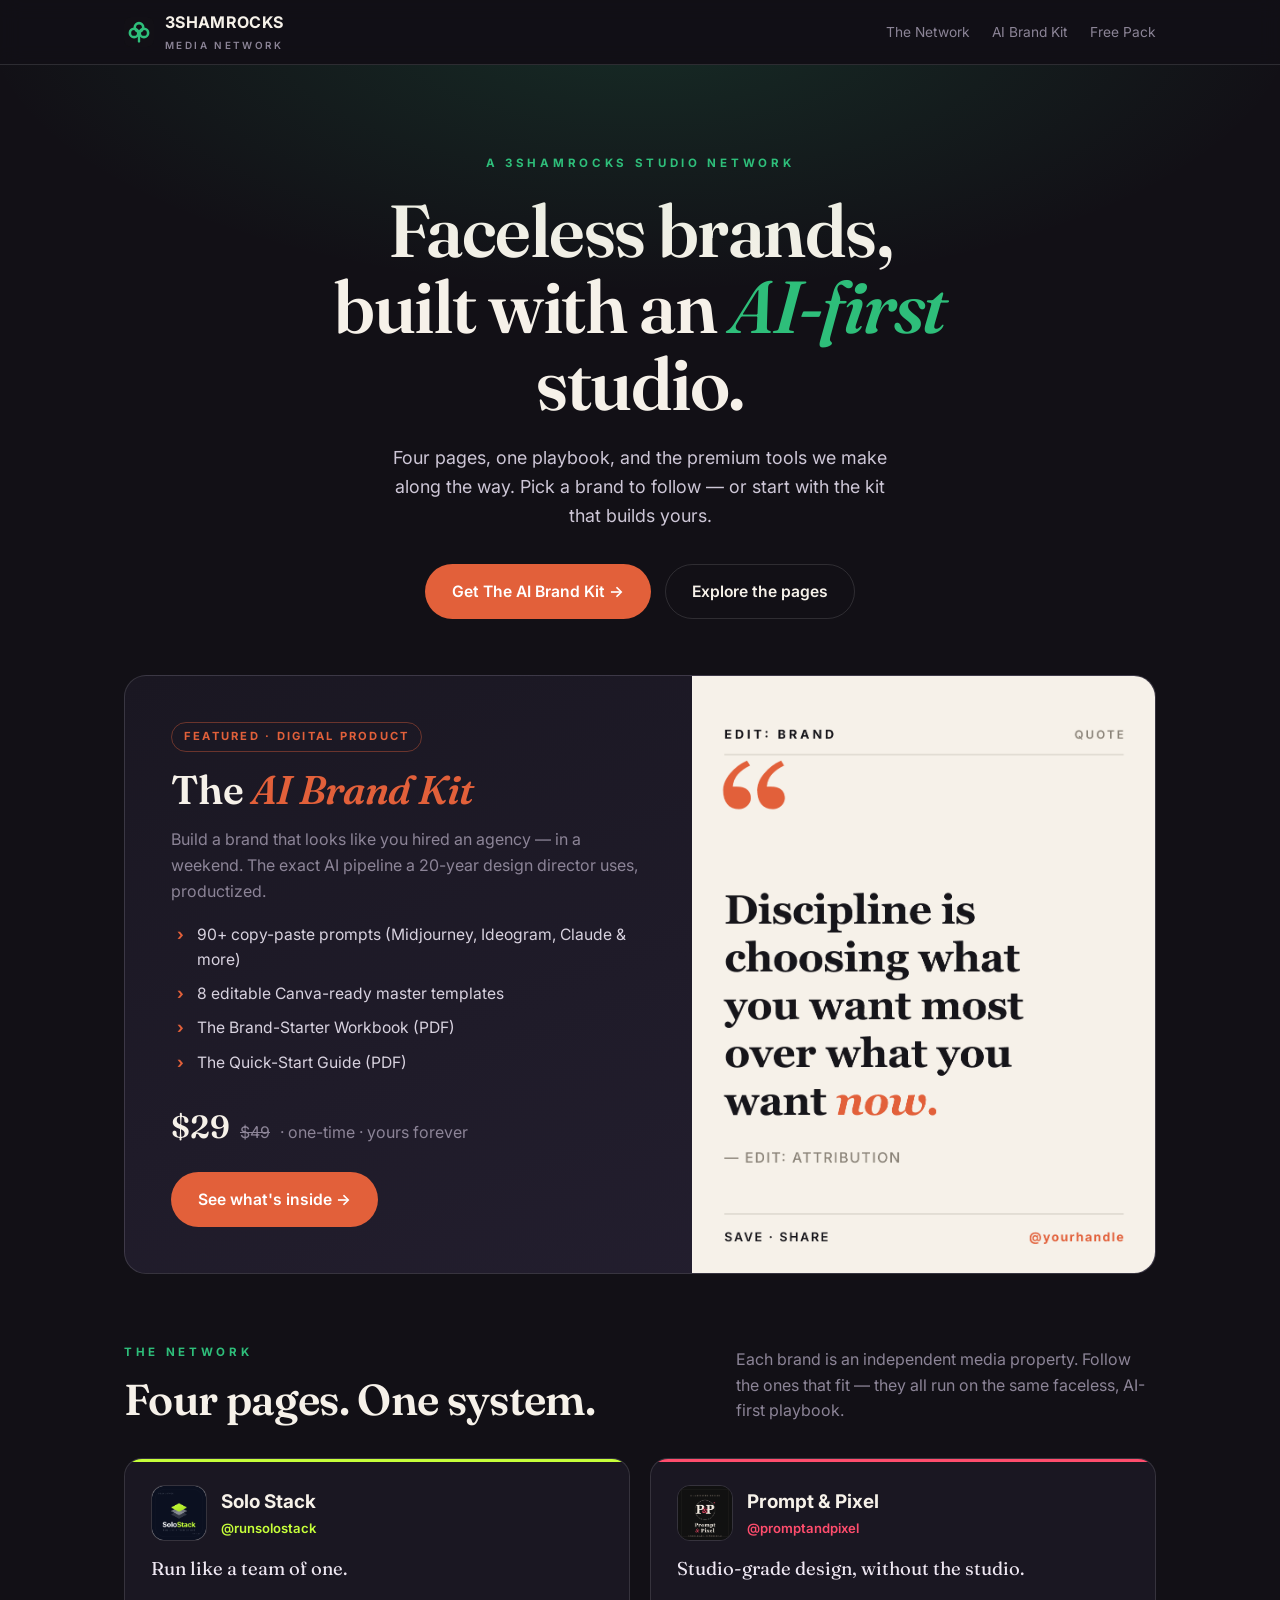
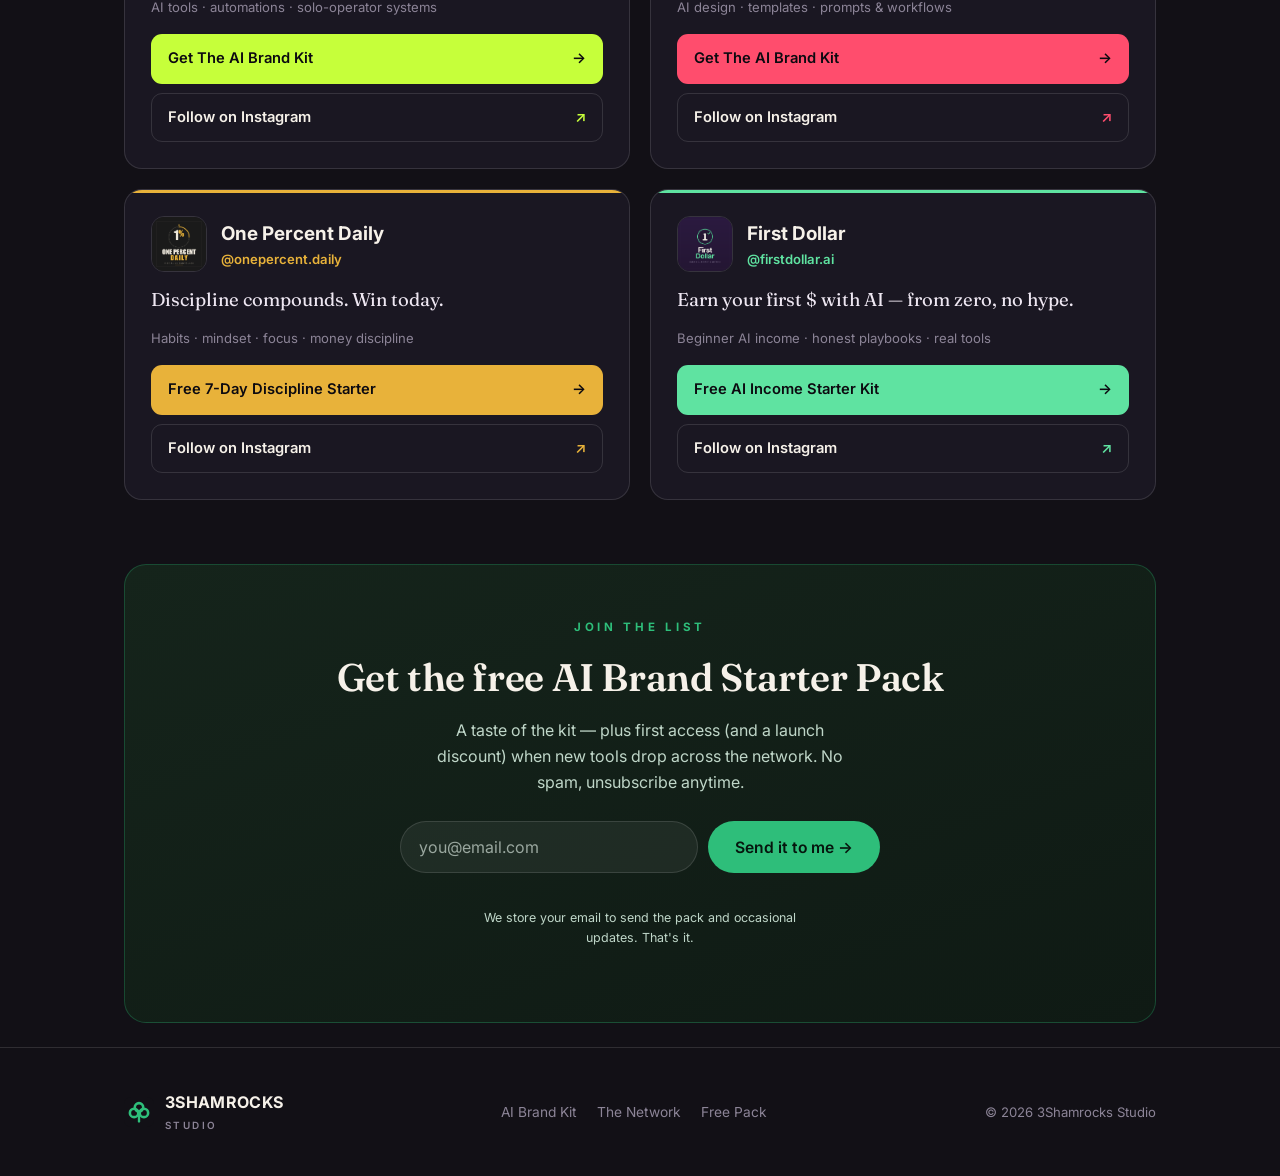
==== index.html @ 4dc449f8 "Launch 3Shamrocks Media Network hub + AI Brand Kit landing page Self-hosted link-in-bio hub (4 brand" ====
<!DOCTYPE html>
<html lang="en">
<head>
<meta charset="UTF-8">
<meta name="viewport" content="width=device-width, initial-scale=1">
<title>3Shamrocks Media Network — faceless brands, built with an AI-first studio</title>
<meta name="description" content="The 3Shamrocks Media Network: a portfolio of faceless brands and the digital tools we build — including The AI Brand Kit. Follow the pages, grab the kit, join the list.">
<meta name="theme-color" content="#121016">
<link rel="icon" href="assets/favicon.svg" type="image/svg+xml">
<!-- Open Graph -->
<meta property="og:title" content="3Shamrocks Media Network">
<meta property="og:description" content="Faceless brands + the AI-powered tools we build. Start with The AI Brand Kit.">
<meta property="og:type" content="website">
<!-- Fonts (graceful fallback to Georgia/Helvetica if blocked) -->
<link rel="preconnect" href="https://fonts.googleapis.com">
<link rel="preconnect" href="https://fonts.gstatic.com" crossorigin>
<link href="https://fonts.googleapis.com/css2?family=Fraunces:ital,opsz,wght@0,9..144,400;0,9..144,600;1,9..144,500;1,9..144,600&family=Inter:wght@400;500;600;700&display=swap" rel="stylesheet">
<link rel="stylesheet" href="assets/styles.css">
</head>
<body>

<!-- ===== top bar ===== -->
<header class="topbar">
  <div class="wrap">
    <a class="brandmark" href="#top" aria-label="3Shamrocks Media Network">
      <img class="logo" src="assets/favicon.svg" alt="">
      <span>3SHAMROCKS<small>Media Network</small></span>
    </a>
    <nav class="topnav">
      <a href="#network">The Network</a>
      <a href="kit.html">AI Brand Kit</a>
      <a href="#get-access">Free Pack</a>
    </nav>
  </div>
</header>

<a id="top"></a>

<!-- ===== hero ===== -->
<section class="hero">
  <div class="wrap">
    <span class="eyebrow">A 3Shamrocks Studio network</span>
    <h1>Faceless brands, built with an <em>AI-first</em> studio.</h1>
    <p class="lede">Four pages, one playbook, and the premium tools we make along the way. Pick a brand to follow — or start with the kit that builds yours.</p>
    <div class="cta-row">
      <a class="btn btn-primary" href="kit.html">Get The AI Brand Kit →</a>
      <a class="btn btn-ghost" href="#network">Explore the pages</a>
    </div>
  </div>
</section>

<!-- ===== featured product ===== -->
<section class="wrap" id="featured">
  <div class="feature">
    <div class="copy">
      <span class="tag">Featured · Digital Product</span>
      <h3>The <em>AI Brand Kit</em></h3>
      <p class="muted">Build a brand that looks like you hired an agency — in a weekend. The exact AI pipeline a 20-year design director uses, productized.</p>
      <ul>
        <li>90+ copy-paste prompts (Midjourney, Ideogram, Claude &amp; more)</li>
        <li>8 editable Canva-ready master templates</li>
        <li>The Brand-Starter Workbook (PDF)</li>
        <li>The Quick-Start Guide (PDF)</li>
      </ul>
      <div class="price">
        <span class="now serif">$29</span>
        <span class="was">$49</span>
        <span class="muted">· one-time · yours forever</span>
      </div>
      <a class="btn btn-primary" href="kit.html">See what's inside →</a>
    </div>
    <div class="visual" role="img" aria-label="Preview of an AI Brand Kit template"></div>
  </div>
</section>

<!-- ===== the network ===== -->
<section id="network">
  <div class="wrap">
    <div class="section-head">
      <div>
        <span class="eyebrow">The Network</span>
        <h2>Four pages. One system.</h2>
      </div>
      <p>Each brand is an independent media property. Follow the ones that fit — they all run on the same faceless, AI-first playbook.</p>
    </div>

    <div class="brand-grid">

      <!-- Solo Stack -->
      <article class="brand-card" id="solo-stack" style="--accent:var(--solo)">
        <div class="head">
          <img src="assets/brands/solo-stack.png" alt="Solo Stack logo">
          <div>
            <div class="name">Solo Stack</div>
            <div class="handle">@runsolostack</div>
          </div>
        </div>
        <p class="promise">Run like a team of one.</p>
        <p class="pillars">AI tools · automations · solo-operator systems</p>
        <div class="links">
          <a class="lnk solid" href="kit.html">Get The AI Brand Kit <span class="arr">→</span></a>
          <a class="lnk" href="https://instagram.com/runsolostack" target="_blank" rel="noopener">Follow on Instagram <span class="arr">↗</span></a>
        </div>
      </article>

      <!-- Prompt & Pixel -->
      <article class="brand-card" id="prompt-pixel" style="--accent:var(--pp)">
        <div class="head">
          <img src="assets/brands/prompt-pixel.png" alt="Prompt and Pixel logo">
          <div>
            <div class="name">Prompt &amp; Pixel</div>
            <div class="handle">@promptandpixel</div>
          </div>
        </div>
        <p class="promise">Studio-grade design, without the studio.</p>
        <p class="pillars">AI design · templates · prompts &amp; workflows</p>
        <div class="links">
          <a class="lnk solid" href="kit.html">Get The AI Brand Kit <span class="arr">→</span></a>
          <a class="lnk" href="https://instagram.com/promptandpixel" target="_blank" rel="noopener">Follow on Instagram <span class="arr">↗</span></a>
        </div>
      </article>

      <!-- One Percent Daily -->
      <article class="brand-card" id="one-percent-daily" style="--accent:var(--opd)">
        <div class="head">
          <img src="assets/brands/one-percent.png" alt="One Percent Daily logo">
          <div>
            <div class="name">One Percent Daily</div>
            <div class="handle">@onepercent.daily</div>
          </div>
        </div>
        <p class="promise">Discipline compounds. Win today.</p>
        <p class="pillars">Habits · mindset · focus · money discipline</p>
        <div class="links">
          <a class="lnk solid" href="#get-access">Free 7-Day Discipline Starter <span class="arr">→</span></a>
          <a class="lnk" href="https://instagram.com/onepercent.daily" target="_blank" rel="noopener">Follow on Instagram <span class="arr">↗</span></a>
        </div>
      </article>

      <!-- First Dollar -->
      <article class="brand-card" id="first-dollar" style="--accent:var(--fd)">
        <div class="head">
          <img src="assets/brands/first-dollar.png" alt="First Dollar logo">
          <div>
            <div class="name">First Dollar</div>
            <div class="handle">@firstdollar.ai</div>
          </div>
        </div>
        <p class="promise">Earn your first $ with AI — from zero, no hype.</p>
        <p class="pillars">Beginner AI income · honest playbooks · real tools</p>
        <div class="links">
          <a class="lnk solid" href="#get-access">Free AI Income Starter Kit <span class="arr">→</span></a>
          <a class="lnk" href="https://instagram.com/firstdollar.ai" target="_blank" rel="noopener">Follow on Instagram <span class="arr">↗</span></a>
        </div>
      </article>

    </div>
  </div>
</section>

<!-- ===== email capture ===== -->
<section class="wrap" id="get-access">
  <div class="capture">
    <span class="eyebrow">Join the list</span>
    <h2>Get the free AI Brand Starter Pack</h2>
    <p>A taste of the kit — plus first access (and a launch discount) when new tools drop across the network. No spam, unsubscribe anytime.</p>
    <form class="eform" data-source="hub" novalidate>
      <input type="email" name="email" placeholder="you@email.com" aria-label="Email address" required>
      <button class="btn btn-emerald" type="submit">Send it to me →</button>
    </form>
    <div class="form-msg" role="status" aria-live="polite"></div>
    <p class="form-note">We store your email to send the pack and occasional updates. That's it.</p>
  </div>
</section>

<!-- ===== footer ===== -->
<footer>
  <div class="wrap">
    <div class="brandmark">
      <img class="logo" src="assets/favicon.svg" alt="">
      <span>3SHAMROCKS<small>Studio</small></span>
    </div>
    <nav class="fnav">
      <a href="kit.html">AI Brand Kit</a>
      <a href="#network">The Network</a>
      <a href="#get-access">Free Pack</a>
    </nav>
    <small>© <span data-year>2026</span> 3Shamrocks Studio</small>
  </div>
</footer>

<script src="assets/app.js"></script>
</body>
</html>
---- assets/styles.css ----
/* ============================================================
   3Shamrocks Media Network — shared styles
   © 2026 3Shamrocks Studio
   ============================================================ */
:root{
  --ink:#121016;
  --ink-2:#1a1722;
  --ink-3:#241f30;
  --paper:#F6F1E9;
  --paper-2:#efe6d6;
  --mute:#8c8497;
  --mute-ink:#8A8378;
  --line:rgba(255,255,255,.12);
  --line-ink:#e0d7c8;
  --brand:#2EBE7A;     /* 3Shamrocks emerald */
  --clay:#E2603A;      /* AI Brand Kit accent */
  /* per-brand accents */
  --solo:#C6FF3A;
  --pp:#FF4D6D;
  --opd:#E8B23A;
  --fd:#5FE3A1;
  --maxw:1080px;
  --serif:'Fraunces',Georgia,'Times New Roman',serif;
  --sans:'Inter','Helvetica Neue',Helvetica,Arial,sans-serif;
}
*{box-sizing:border-box}
html{scroll-behavior:smooth}
body{
  margin:0;background:var(--ink);color:var(--paper);
  font-family:var(--sans);line-height:1.6;-webkit-font-smoothing:antialiased;
  text-rendering:optimizeLegibility;
}
img{max-width:100%;display:block}
a{color:inherit;text-decoration:none}
.wrap{max-width:var(--maxw);margin:0 auto;padding:0 24px}
.serif{font-family:var(--serif)}
.eyebrow{font-size:.72rem;letter-spacing:.32em;text-transform:uppercase;font-weight:700;color:var(--brand)}
.muted{color:var(--mute)}

/* ---------- buttons ---------- */
.btn{
  display:inline-flex;align-items:center;gap:.5em;justify-content:center;
  padding:14px 26px;border-radius:999px;font-weight:600;font-size:.98rem;
  border:1px solid transparent;cursor:pointer;transition:transform .15s ease,background .2s ease,opacity .2s ease;
  font-family:var(--sans);
}
.btn:hover{transform:translateY(-2px)}
.btn-primary{background:var(--clay);color:#fff}
.btn-emerald{background:var(--brand);color:#06160e}
.btn-ghost{background:transparent;border-color:var(--line);color:var(--paper)}
.btn-ghost:hover{border-color:var(--paper);background:rgba(255,255,255,.04)}
.btn-block{display:flex;width:100%}

/* ---------- top bar ---------- */
.topbar{position:sticky;top:0;z-index:50;background:rgba(18,16,22,.82);backdrop-filter:blur(10px);border-bottom:1px solid var(--line)}
.topbar .wrap{display:flex;align-items:center;justify-content:space-between;height:64px}
.brandmark{display:flex;align-items:center;gap:11px;font-weight:700;letter-spacing:.02em}
.brandmark .logo{width:30px;height:30px}
.brandmark small{display:block;font-size:.62rem;letter-spacing:.24em;color:var(--mute);font-weight:600;text-transform:uppercase;margin-top:2px}
.topnav{display:flex;gap:22px;font-size:.86rem}
.topnav a{color:var(--mute);transition:color .2s}
.topnav a:hover{color:var(--paper)}

/* ---------- hero ---------- */
.hero{padding:84px 0 56px;text-align:center;position:relative;overflow:hidden}
.hero::after{content:"";position:absolute;inset:0;background:radial-gradient(1100px 460px at 50% -8%,rgba(46,190,122,.16),transparent 60%);pointer-events:none}
.hero h1{font-family:var(--serif);font-weight:600;font-size:clamp(2.6rem,6.6vw,4.6rem);line-height:1.04;letter-spacing:-.02em;margin:18px auto 0;max-width:14ch}
.hero h1 em{font-style:italic;color:var(--brand)}
.hero p.lede{max-width:46ch;margin:22px auto 0;font-size:1.12rem;color:#cdc6d6}
.hero .cta-row{margin-top:34px;display:flex;gap:14px;justify-content:center;flex-wrap:wrap}

/* ---------- section ---------- */
section{padding:64px 0}
.section-head{display:flex;align-items:flex-end;justify-content:space-between;gap:20px;margin-bottom:34px;flex-wrap:wrap}
.section-head h2{font-family:var(--serif);font-weight:600;font-size:clamp(1.8rem,4vw,2.7rem);letter-spacing:-.015em;margin:.3em 0 0;line-height:1.1}
.section-head p{margin:0;color:var(--mute);max-width:42ch}

/* ---------- featured product card ---------- */
.feature{
  background:linear-gradient(160deg,var(--ink-2),var(--ink-3));
  border:1px solid var(--line);border-radius:22px;overflow:hidden;
  display:grid;grid-template-columns:1.1fr .9fr;gap:0;
}
.feature .copy{padding:46px}
.feature .tag{display:inline-block;font-size:.7rem;letter-spacing:.2em;text-transform:uppercase;color:var(--clay);font-weight:700;border:1px solid rgba(226,96,58,.4);border-radius:999px;padding:5px 12px}
.feature h3{font-family:var(--serif);font-weight:600;font-size:clamp(1.8rem,3.4vw,2.5rem);line-height:1.08;margin:16px 0 12px;letter-spacing:-.015em}
.feature h3 em{font-style:italic;color:var(--clay)}
.feature ul{list-style:none;padding:0;margin:18px 0 26px;display:grid;gap:9px}
.feature li{padding-left:26px;position:relative;color:#d8d2df;font-size:.98rem}
.feature li::before{content:"›";position:absolute;left:6px;color:var(--clay);font-weight:700}
.feature .price{display:flex;align-items:baseline;gap:10px;margin-bottom:20px}
.feature .price .now{font-family:var(--serif);font-size:2rem;font-weight:600}
.feature .price .was{color:var(--mute);text-decoration:line-through}
.feature .visual{background:#0c0a10 url('kit/t-quote.png') center/cover;border-left:1px solid var(--line);min-height:380px}

/* ---------- brand grid ---------- */
.brand-grid{display:grid;grid-template-columns:repeat(2,1fr);gap:20px}
.brand-card{
  background:var(--ink-2);border:1px solid var(--line);border-radius:18px;padding:26px;
  display:flex;flex-direction:column;gap:16px;position:relative;overflow:hidden;
  transition:border-color .25s,transform .2s;
}
.brand-card:hover{transform:translateY(-3px)}
.brand-card::before{content:"";position:absolute;top:0;left:0;width:100%;height:3px;background:var(--accent,var(--brand))}
.brand-card .head{display:flex;align-items:center;gap:14px}
.brand-card .head img{width:56px;height:56px;border-radius:13px;border:1px solid var(--line)}
.brand-card .head .name{font-weight:700;font-size:1.18rem}
.brand-card .head .handle{font-size:.82rem;color:var(--accent,var(--brand));font-weight:600}
.brand-card .promise{font-family:var(--serif);font-size:1.16rem;line-height:1.3;color:#eee7f2;margin:0}
.brand-card .pillars{font-size:.82rem;color:var(--mute);margin:0}
.brand-card .links{margin-top:auto;display:grid;gap:9px}
.brand-card .lnk{
  display:flex;align-items:center;justify-content:space-between;
  padding:12px 16px;border-radius:11px;border:1px solid var(--line);
  font-weight:600;font-size:.92rem;transition:background .2s,border-color .2s;
}
.brand-card .lnk:hover{background:rgba(255,255,255,.05);border-color:var(--accent,var(--brand))}
.brand-card .lnk .arr{color:var(--accent,var(--brand))}
.brand-card .lnk.solid{background:var(--accent,var(--brand));color:#0c0a10;border-color:transparent}
.brand-card .lnk.solid .arr{color:#0c0a10}

/* ---------- email capture ---------- */
.capture{background:linear-gradient(160deg,#15241b,#0f1a14);border:1px solid rgba(46,190,122,.28);border-radius:22px;padding:48px;text-align:center}
.capture h2{font-family:var(--serif);font-weight:600;font-size:clamp(1.7rem,3.4vw,2.4rem);margin:8px 0 10px;letter-spacing:-.01em}
.capture p{color:#bfd6c8;max-width:44ch;margin:0 auto 26px}
.eform{display:flex;gap:10px;max-width:480px;margin:0 auto;flex-wrap:wrap;justify-content:center}
.eform input[type=email]{
  flex:1;min-width:220px;padding:15px 18px;border-radius:999px;border:1px solid var(--line);
  background:rgba(255,255,255,.06);color:var(--paper);font-size:1rem;font-family:var(--sans);
}
.eform input::placeholder{color:#9aa79f}
.eform input:focus{outline:2px solid var(--brand);outline-offset:1px}
.form-note{font-size:.78rem;color:#8fae9c;margin-top:14px}
.form-msg{margin-top:16px;font-weight:600;min-height:1.2em}
.form-msg.ok{color:var(--fd)}
.form-msg.err{color:#ff8d6d}

/* ---------- footer ---------- */
footer{border-top:1px solid var(--line);padding:42px 0;margin-top:24px}
footer .wrap{display:flex;justify-content:space-between;align-items:center;gap:18px;flex-wrap:wrap}
footer .fnav{display:flex;gap:20px;font-size:.86rem}
footer .fnav a{color:var(--mute)}
footer .fnav a:hover{color:var(--paper)}
footer small{color:var(--mute);font-size:.82rem}

/* ============================================================
   KIT LANDING PAGE (light / paper theme)
   ============================================================ */
body.kit{background:var(--paper);color:var(--ink)}
body.kit .topbar{background:rgba(246,241,233,.85);border-bottom:1px solid var(--line-ink)}
body.kit .topbar .brandmark small{color:var(--mute-ink)}
body.kit .topnav a{color:var(--mute-ink)}
body.kit .topnav a:hover{color:var(--ink)}

.khero{background:var(--ink);color:var(--paper);border-radius:0 0 28px 28px;padding:72px 0 64px;text-align:center;position:relative;overflow:hidden}
.khero::after{content:"";position:absolute;inset:0;background:radial-gradient(900px 420px at 50% -10%,rgba(226,96,58,.22),transparent 62%)}
.khero .wrap{position:relative;z-index:1}
.khero .tag{display:inline-block;font-size:.7rem;letter-spacing:.22em;text-transform:uppercase;color:var(--clay);font-weight:700;border:1px solid rgba(226,96,58,.45);border-radius:999px;padding:6px 14px}
.khero h1{font-family:var(--serif);font-weight:600;font-size:clamp(2.6rem,6.4vw,4.4rem);line-height:1.05;letter-spacing:-.02em;margin:20px auto 0;max-width:16ch}
.khero h1 em{font-style:italic;color:var(--clay)}
.khero p.lede{max-width:50ch;margin:20px auto 0;font-size:1.12rem;color:#d8d2df}
.khero .cta-row{margin-top:32px;display:flex;gap:14px;justify-content:center;align-items:center;flex-wrap:wrap}
.khero .reassure{margin-top:16px;font-size:.84rem;color:var(--mute)}

.ksection{padding:64px 0}
.ksection h2{font-family:var(--serif);font-weight:600;font-size:clamp(1.8rem,4vw,2.7rem);letter-spacing:-.015em;text-align:center;margin:0 0 8px}
.ksection .sub{text-align:center;color:var(--mute-ink);max-width:46ch;margin:0 auto 40px}

.benefits{display:grid;grid-template-columns:repeat(3,1fr);gap:22px}
.benefit{background:#fff;border:1px solid var(--line-ink);border-radius:16px;padding:28px}
.benefit .ic{width:40px;height:40px;border-radius:11px;background:rgba(226,96,58,.12);color:var(--clay);display:flex;align-items:center;justify-content:center;font-weight:800;font-family:var(--serif);font-size:1.2rem}
.benefit h3{font-size:1.12rem;margin:16px 0 8px}
.benefit p{margin:0;color:var(--mute-ink);font-size:.95rem}

.inside{display:grid;grid-template-columns:1fr 1fr;gap:40px;align-items:center}
.inside .gallery{display:grid;grid-template-columns:repeat(3,1fr);gap:12px}
.inside .gallery img{border-radius:10px;border:1px solid var(--line-ink);box-shadow:0 10px 30px rgba(20,16,10,.08)}
.inside-list{list-style:none;padding:0;margin:0;display:grid;gap:18px}
.inside-list li{padding-left:34px;position:relative}
.inside-list li b{display:block;font-size:1.08rem}
.inside-list li span{color:var(--mute-ink);font-size:.95rem}
.inside-list li::before{content:"";position:absolute;left:0;top:4px;width:20px;height:20px;border-radius:6px;background:var(--clay);
  -webkit-mask:url("data:image/svg+xml;utf8,<svg xmlns='http://www.w3.org/2000/svg' viewBox='0 0 24 24'><path fill='white' d='M9 16.2 4.8 12l-1.4 1.4L9 19 21 7l-1.4-1.4z'/></svg>") center/14px no-repeat;
  mask:url("data:image/svg+xml;utf8,<svg xmlns='http://www.w3.org/2000/svg' viewBox='0 0 24 24'><path fill='white' d='M9 16.2 4.8 12l-1.4 1.4L9 19 21 7l-1.4-1.4z'/></svg>") center/14px no-repeat;}

.pricebox{max-width:520px;margin:0 auto;background:var(--ink);color:var(--paper);border-radius:22px;padding:46px;text-align:center;position:relative;overflow:hidden}
.pricebox::after{content:"";position:absolute;inset:0;background:radial-gradient(600px 300px at 50% 0,rgba(226,96,58,.18),transparent 60%)}
.pricebox .inner{position:relative;z-index:1}
.pricebox .price{display:flex;gap:12px;align-items:baseline;justify-content:center;margin:6px 0 6px}
.pricebox .now{font-family:var(--serif);font-size:3.4rem;font-weight:600}
.pricebox .was{color:var(--mute);text-decoration:line-through;font-size:1.3rem}
.pricebox .save{color:var(--clay);font-weight:700;font-size:.9rem;letter-spacing:.04em}
.pricebox ul{list-style:none;padding:0;margin:24px 0;text-align:left;display:grid;gap:10px;max-width:330px;margin-inline:auto}
.pricebox li{padding-left:26px;position:relative;color:#ddd6e2}
.pricebox li::before{content:"✓";position:absolute;left:0;color:var(--clay);font-weight:800}
.pricebox .reassure{color:var(--mute);font-size:.82rem;margin-top:14px}

.faq{max-width:760px;margin:0 auto}
.faq details{border-bottom:1px solid var(--line-ink);padding:18px 0}
.faq summary{cursor:pointer;font-weight:600;font-size:1.05rem;list-style:none;display:flex;justify-content:space-between;align-items:center}
.faq summary::-webkit-details-marker{display:none}
.faq summary::after{content:"+";color:var(--clay);font-size:1.4rem;font-weight:400;transition:transform .2s}
.faq details[open] summary::after{transform:rotate(45deg)}
.faq details p{margin:14px 0 0;color:var(--mute-ink)}

body.kit .capture{background:#fff;border:1px solid var(--line-ink)}
body.kit .capture h2{color:var(--ink)}
body.kit .capture p{color:var(--mute-ink)}
body.kit .eform input[type=email]{background:var(--paper);color:var(--ink);border:1px solid var(--line-ink)}
body.kit .eform input::placeholder{color:#a89e92}
body.kit .form-note{color:var(--mute-ink)}
body.kit footer{border-top:1px solid var(--line-ink)}
body.kit footer .fnav a,body.kit footer small{color:var(--mute-ink)}

/* ---------- responsive ---------- */
@media(max-width:860px){
  .feature{grid-template-columns:1fr}
  .feature .visual{min-height:220px;border-left:none;border-top:1px solid var(--line);order:-1}
  .brand-grid{grid-template-columns:1fr}
  .benefits{grid-template-columns:1fr}
  .inside{grid-template-columns:1fr}
  .inside .gallery{order:-1}
  .topnav{display:none}
}
@media(max-width:480px){
  .wrap{padding:0 18px}
  .feature .copy,.capture,.pricebox{padding:30px}
}
/* reduce motion */
@media(prefers-reduced-motion:reduce){*{scroll-behavior:auto!important;transition:none!important}}
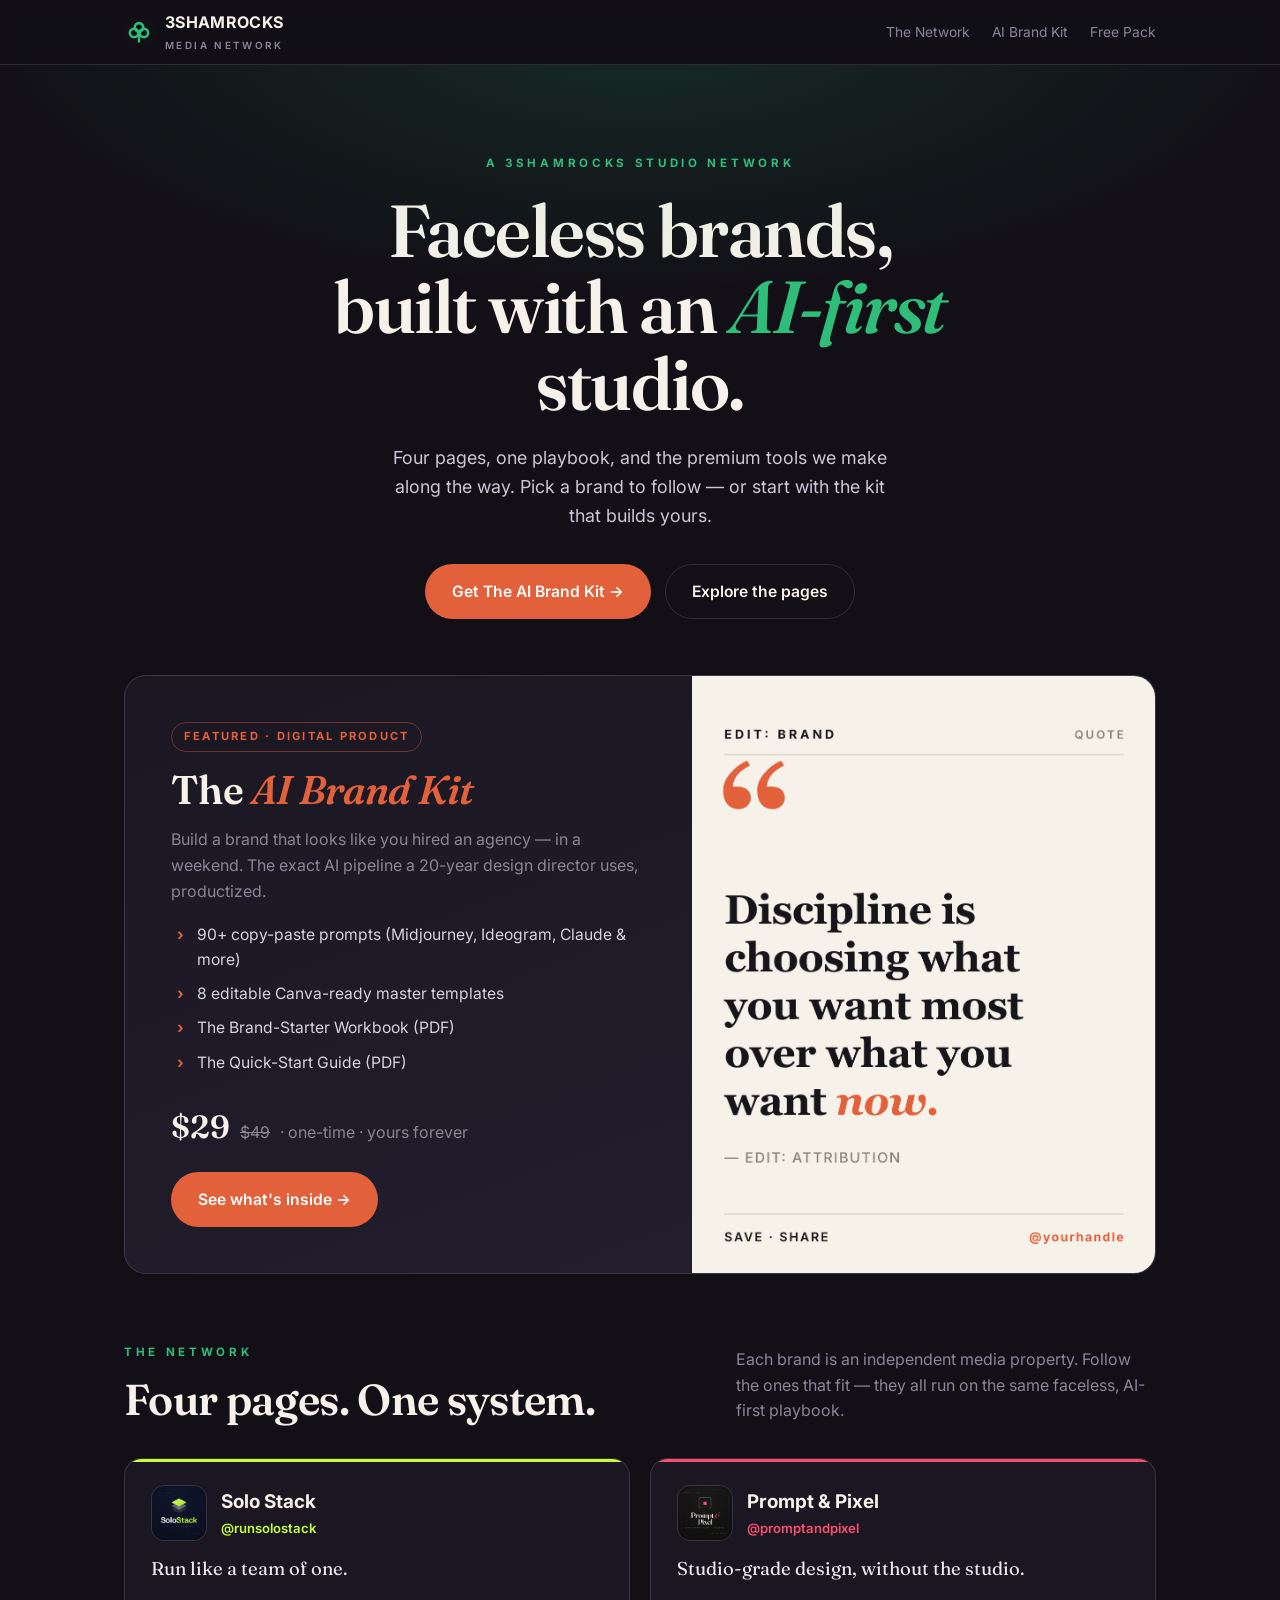
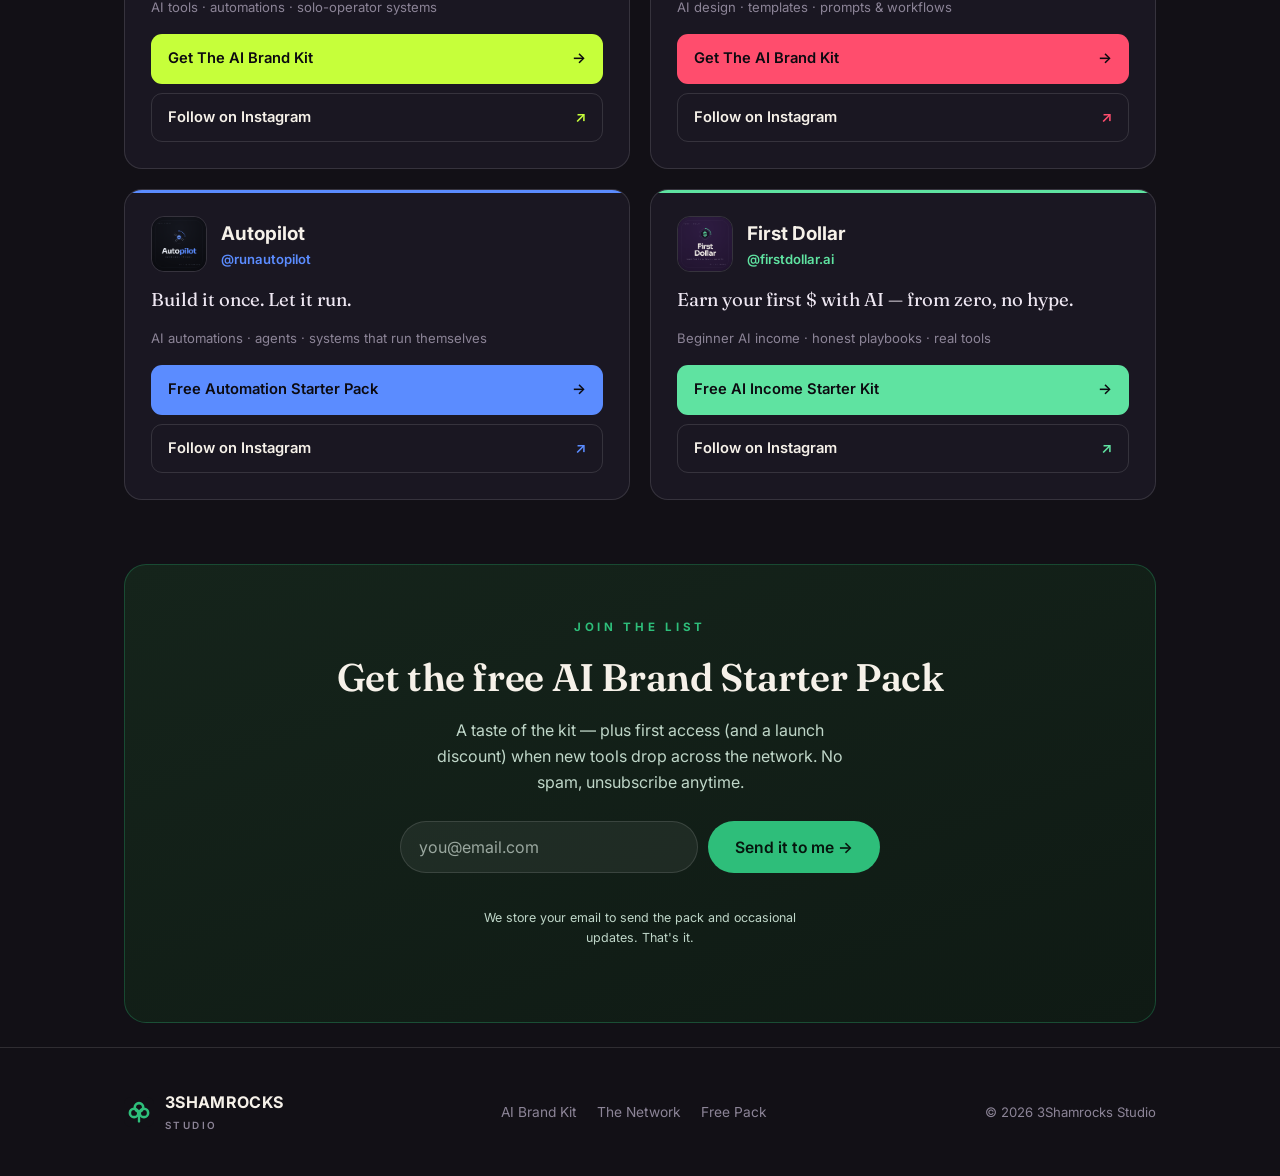
==== commit a1f292d5: "Wire Buy buttons to live Gumroad checkout Set GUMROAD_URL to the live AI Brand Kit product (https://" ====
--- a/index.html
+++ b/index.html
@@ -120,20 +120,20 @@
         </div>
       </article>
 
-      <!-- One Percent Daily -->
-      <article class="brand-card" id="one-percent-daily" style="--accent:var(--opd)">
+      <!-- Autopilot -->
+      <article class="brand-card" id="autopilot" style="--accent:var(--auto)">
         <div class="head">
-          <img src="assets/brands/one-percent.png" alt="One Percent Daily logo">
+          <img src="assets/brands/autopilot.png" alt="Autopilot logo">
           <div>
-            <div class="name">One Percent Daily</div>
-            <div class="handle">@onepercent.daily</div>
+            <div class="name">Autopilot</div>
+            <div class="handle">@runautopilot</div>
           </div>
         </div>
-        <p class="promise">Discipline compounds. Win today.</p>
-        <p class="pillars">Habits · mindset · focus · money discipline</p>
+        <p class="promise">Build it once. Let it run.</p>
+        <p class="pillars">AI automations · agents · systems that run themselves</p>
         <div class="links">
-          <a class="lnk solid" href="#get-access">Free 7-Day Discipline Starter <span class="arr">→</span></a>
-          <a class="lnk" href="https://instagram.com/onepercent.daily" target="_blank" rel="noopener">Follow on Instagram <span class="arr">↗</span></a>
+          <a class="lnk solid" href="#get-access">Free Automation Starter Pack <span class="arr">→</span></a>
+          <a class="lnk" href="https://instagram.com/runautopilot" target="_blank" rel="noopener">Follow on Instagram <span class="arr">↗</span></a>
         </div>
       </article>
 
--- a/assets/styles.css
+++ b/assets/styles.css
@@ -17,7 +17,7 @@
   /* per-brand accents */
   --solo:#C6FF3A;
   --pp:#FF4D6D;
-  --opd:#E8B23A;
+  --auto:#5B8CFF;
   --fd:#5FE3A1;
   --maxw:1080px;
   --serif:'Fraunces',Georgia,'Times New Roman',serif;
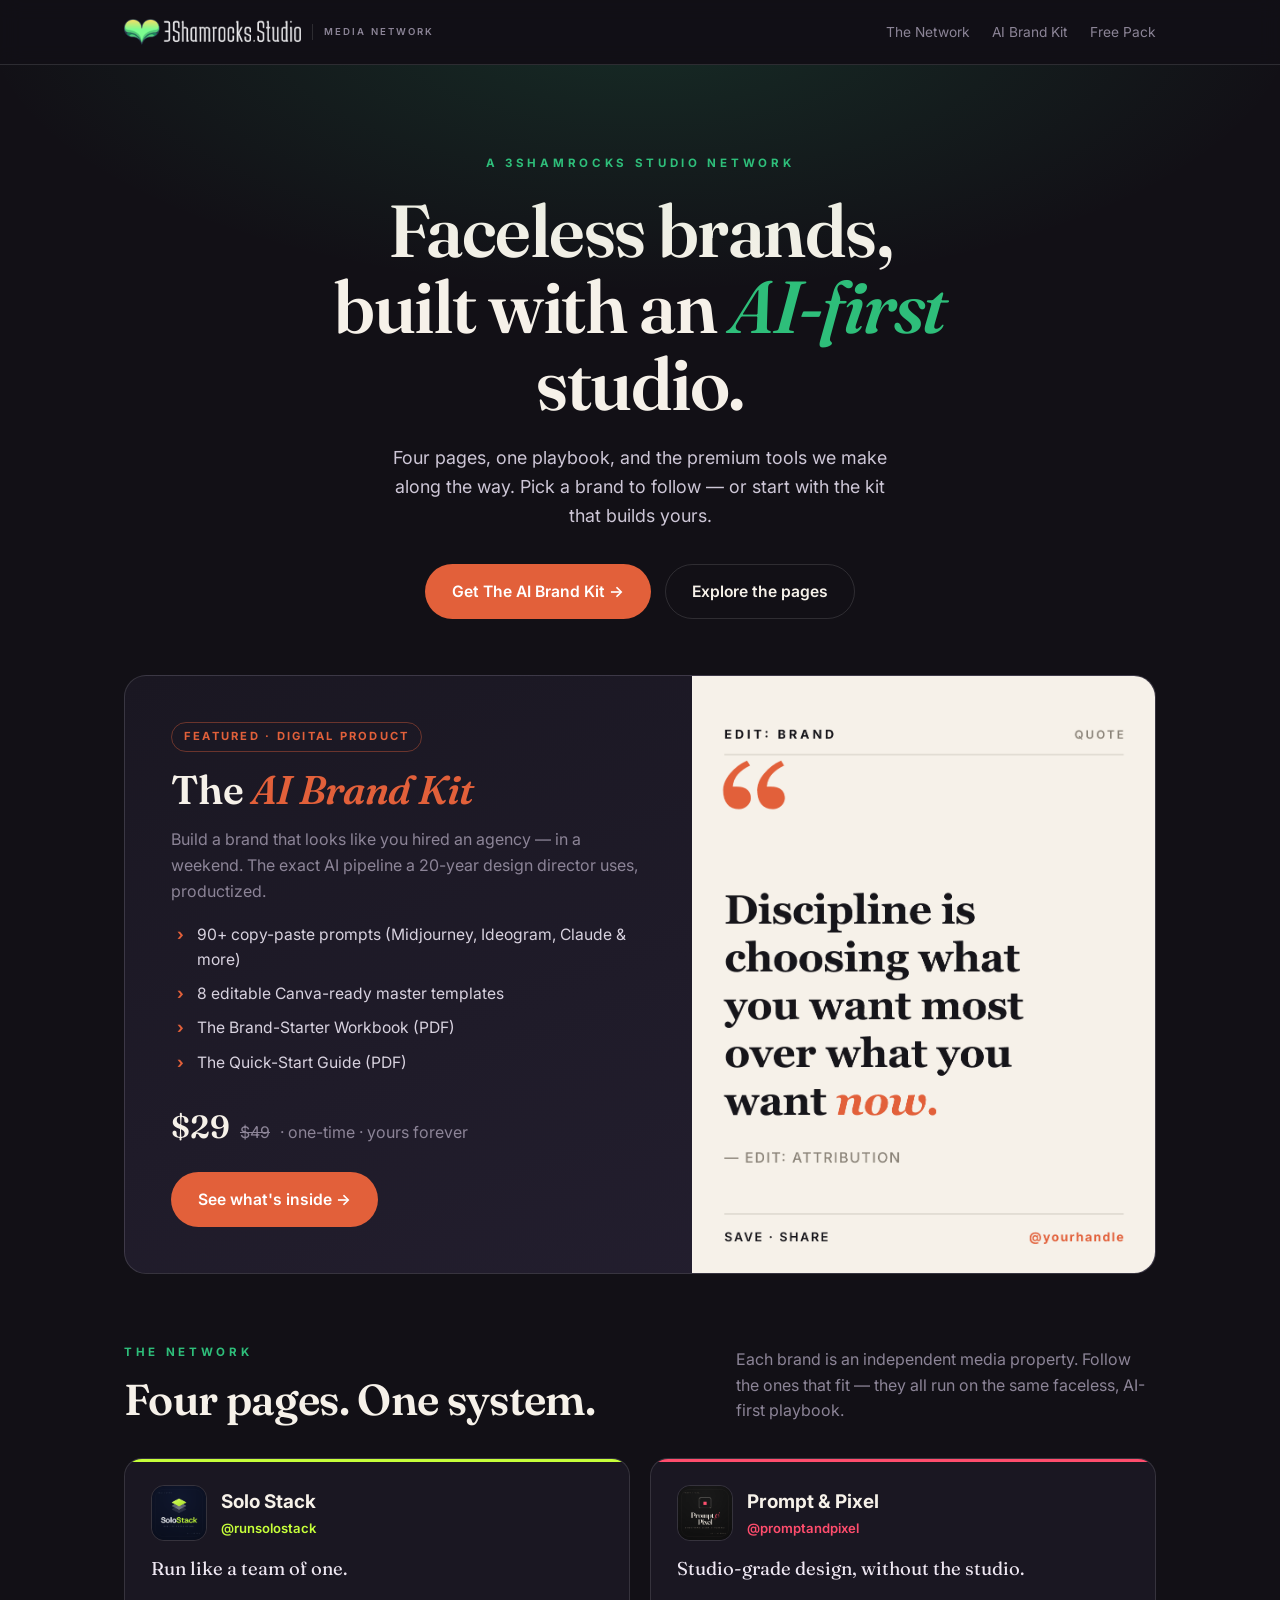
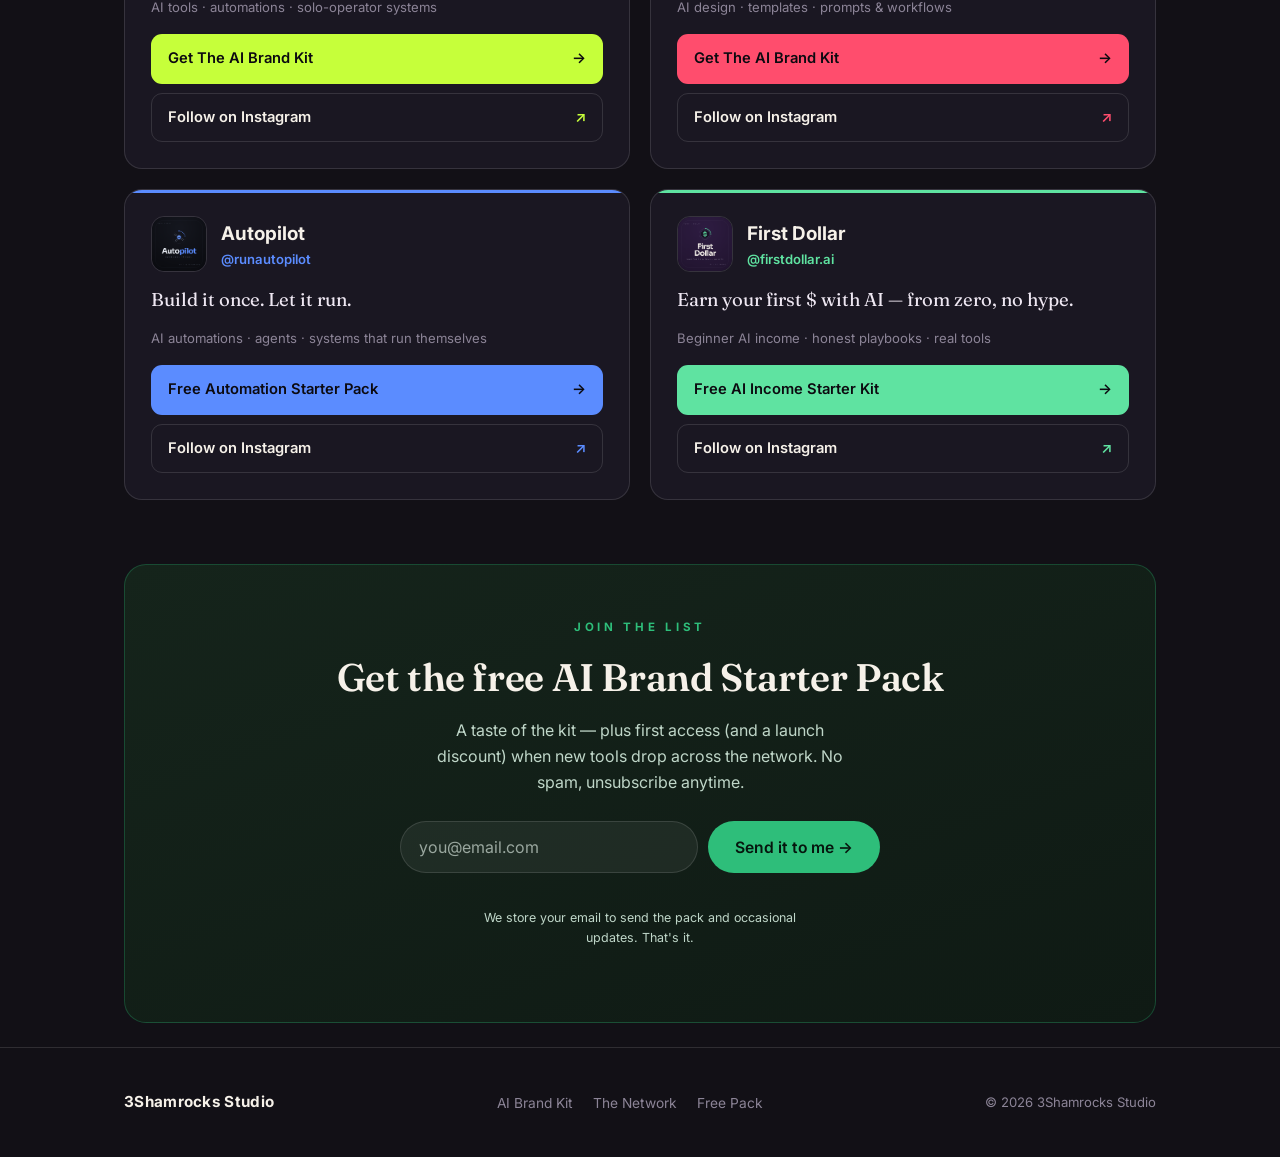
==== commit 70218053: "Replace fabricated shamrock mark with the real 3Shamrocks Studio logo Removed the invented favicon.s" ====
--- a/index.html
+++ b/index.html
@@ -6,7 +6,7 @@
 <title>3Shamrocks Media Network — faceless brands, built with an AI-first studio</title>
 <meta name="description" content="The 3Shamrocks Media Network: a portfolio of faceless brands and the digital tools we build — including The AI Brand Kit. Follow the pages, grab the kit, join the list.">
 <meta name="theme-color" content="#121016">
-<link rel="icon" href="assets/favicon.svg" type="image/svg+xml">
+<link rel="icon" href="assets/3s-logo.png" type="image/png">
 <!-- Open Graph -->
 <meta property="og:title" content="3Shamrocks Media Network">
 <meta property="og:description" content="Faceless brands + the AI-powered tools we build. Start with The AI Brand Kit.">
@@ -22,9 +22,9 @@
 <!-- ===== top bar ===== -->
 <header class="topbar">
   <div class="wrap">
-    <a class="brandmark" href="#top" aria-label="3Shamrocks Media Network">
-      <img class="logo" src="assets/favicon.svg" alt="">
-      <span>3SHAMROCKS<small>Media Network</small></span>
+    <a class="brandmark" href="#top" aria-label="3Shamrocks Studio — Media Network">
+      <img class="logo" src="assets/3shamrocks.png" alt="3Shamrocks Studio">
+      <span class="tag">Media Network</span>
     </a>
     <nav class="topnav">
       <a href="#network">The Network</a>
@@ -176,10 +176,7 @@
 <!-- ===== footer ===== -->
 <footer>
   <div class="wrap">
-    <div class="brandmark">
-      <img class="logo" src="assets/favicon.svg" alt="">
-      <span>3SHAMROCKS<small>Studio</small></span>
-    </div>
+    <span class="footer-word">3Shamrocks Studio</span>
     <nav class="fnav">
       <a href="kit.html">AI Brand Kit</a>
       <a href="#network">The Network</a>
--- a/assets/styles.css
+++ b/assets/styles.css
@@ -55,8 +55,9 @@
 .topbar{position:sticky;top:0;z-index:50;background:rgba(18,16,22,.82);backdrop-filter:blur(10px);border-bottom:1px solid var(--line)}
 .topbar .wrap{display:flex;align-items:center;justify-content:space-between;height:64px}
 .brandmark{display:flex;align-items:center;gap:11px;font-weight:700;letter-spacing:.02em}
-.brandmark .logo{width:30px;height:30px}
-.brandmark small{display:block;font-size:.62rem;letter-spacing:.24em;color:var(--mute);font-weight:600;text-transform:uppercase;margin-top:2px}
+.brandmark .logo{height:26px;width:auto;display:block}
+.brandmark .tag{font-size:.6rem;letter-spacing:.22em;color:var(--mute);font-weight:600;text-transform:uppercase;border-left:1px solid var(--line);padding-left:11px}
+body.kit .brandmark .tag{border-left-color:var(--line-ink);color:var(--mute-ink)}
 .topnav{display:flex;gap:22px;font-size:.86rem}
 .topnav a{color:var(--mute);transition:color .2s}
 .topnav a:hover{color:var(--paper)}
@@ -142,6 +143,8 @@
 footer .fnav a{color:var(--mute)}
 footer .fnav a:hover{color:var(--paper)}
 footer small{color:var(--mute);font-size:.82rem}
+footer .footer-word{font-weight:700;letter-spacing:.02em;color:var(--paper);font-size:.95rem}
+body.kit footer .footer-word{color:var(--ink)}
 
 /* ============================================================
    KIT LANDING PAGE (light / paper theme)
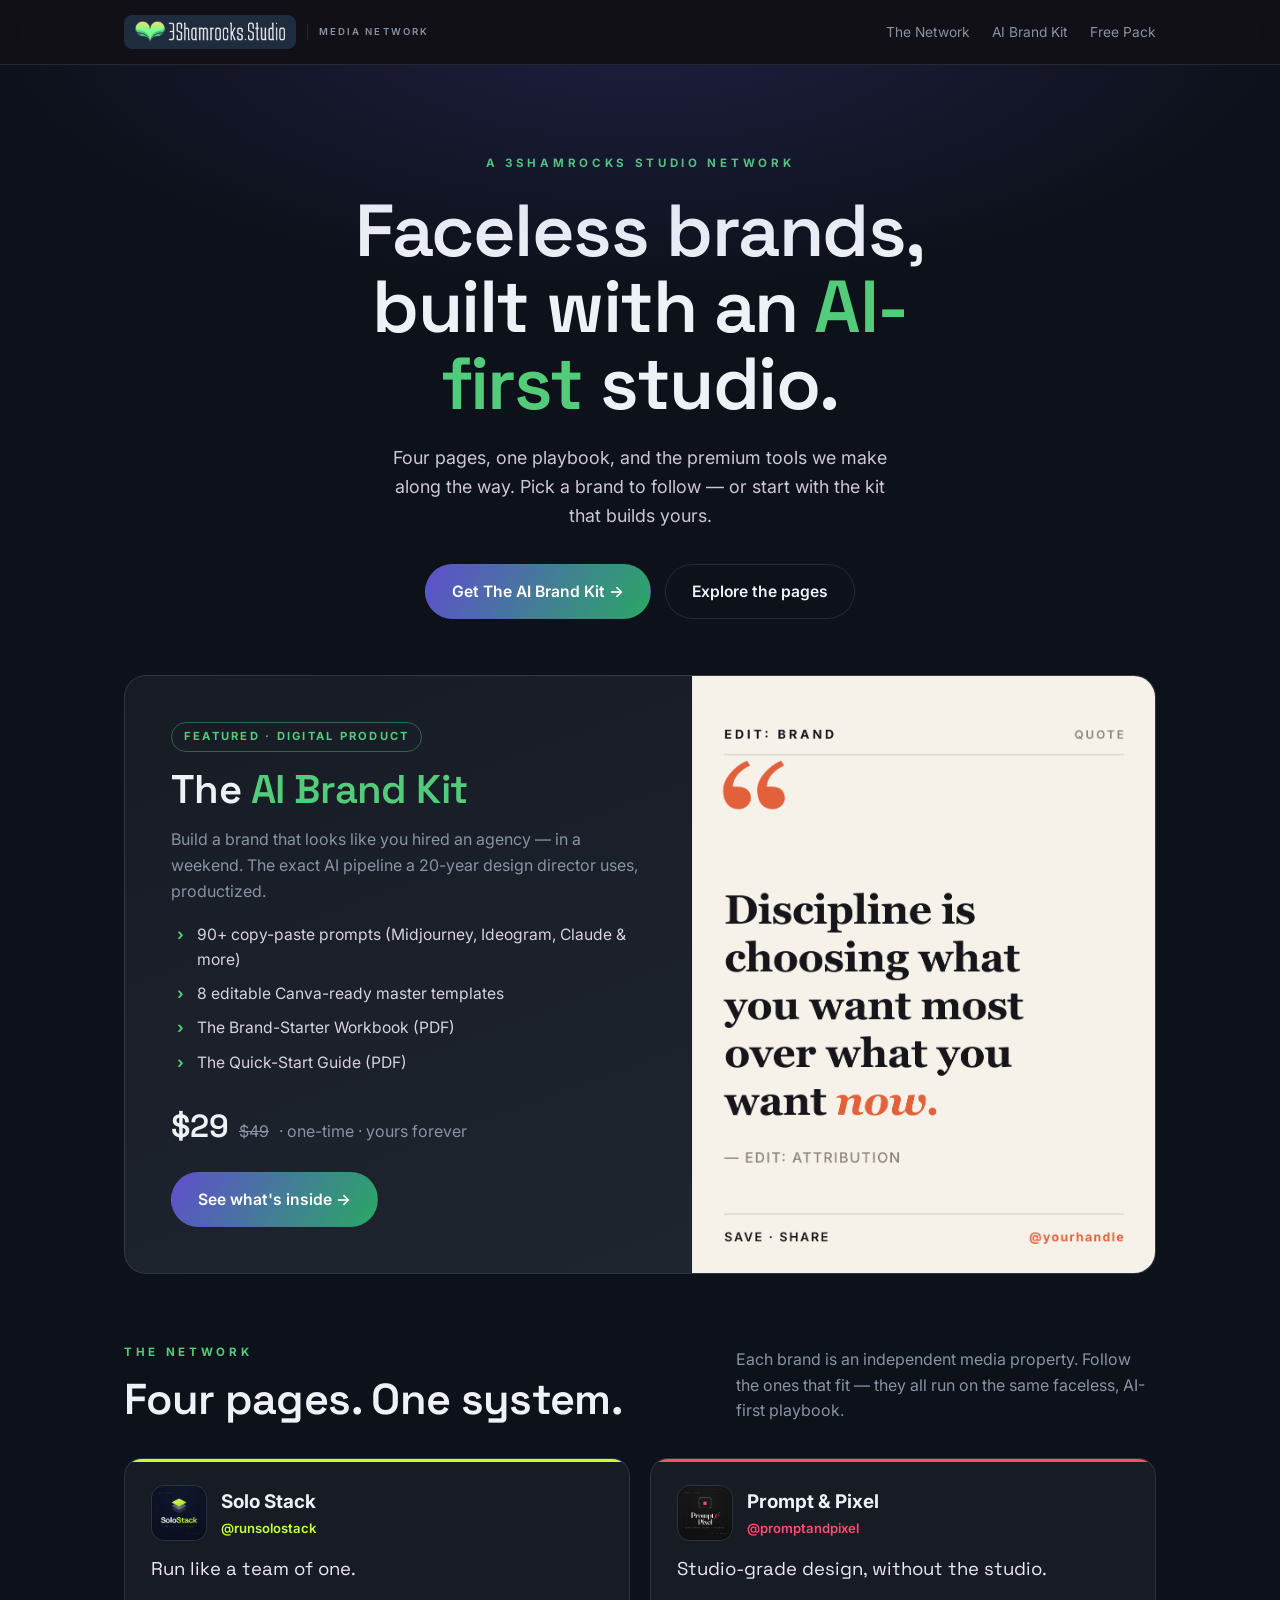
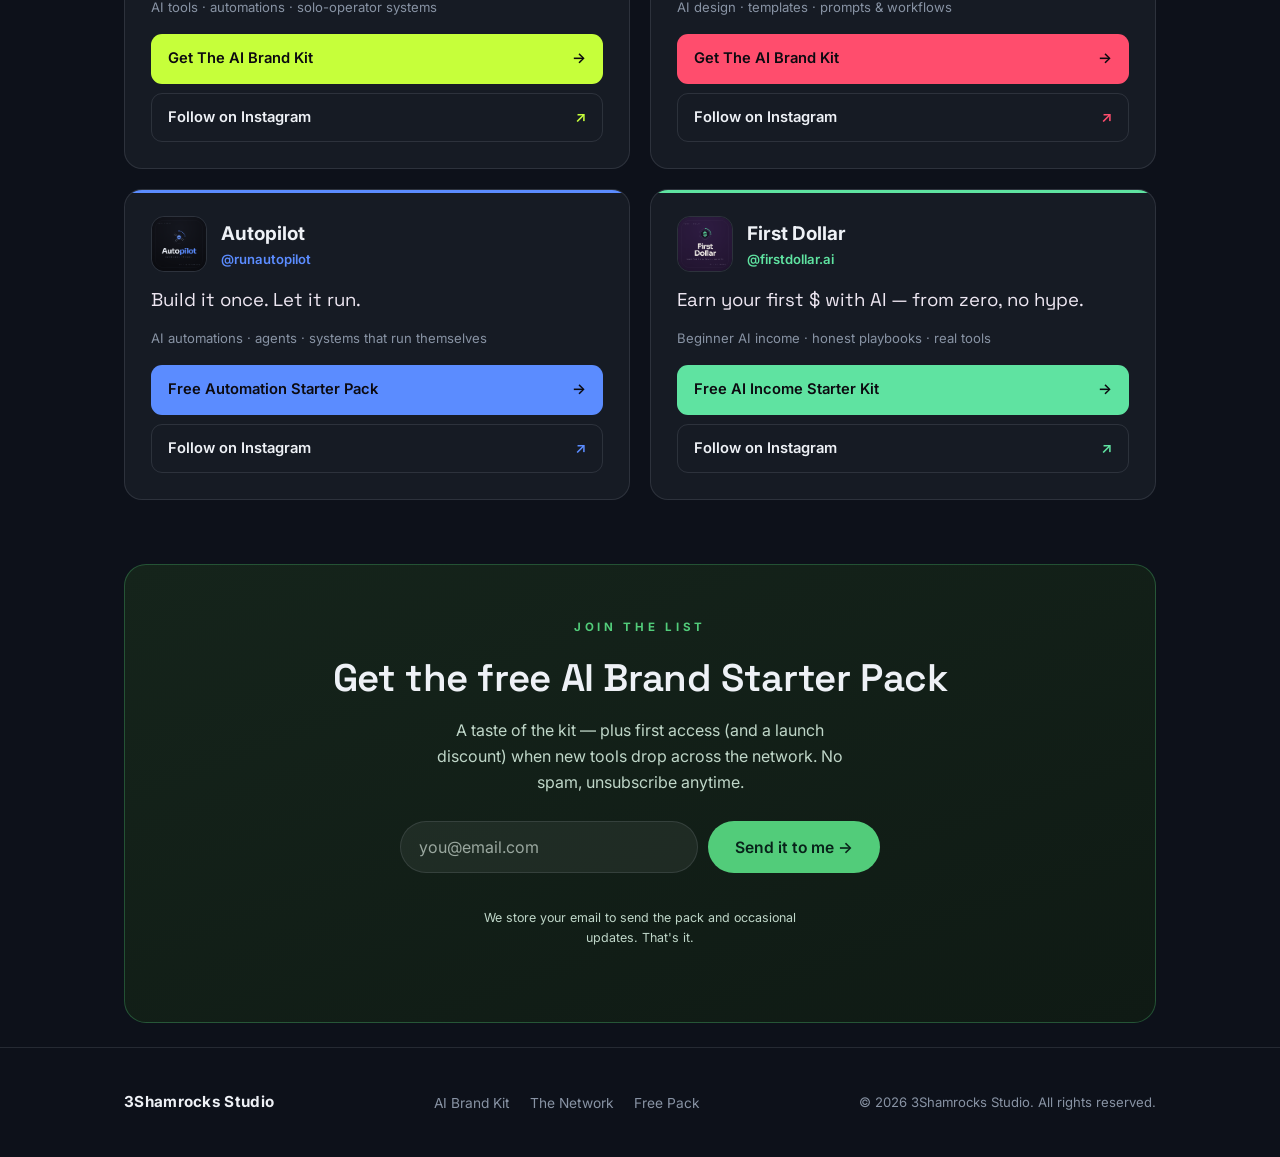
==== commit e01eb4db: "Align hub to the canonical 3Shamrocks Studio brand system Per Design-System/tokens.css + BRAND_BOOK." ====
--- a/index.html
+++ b/index.html
@@ -14,7 +14,7 @@
 <!-- Fonts (graceful fallback to Georgia/Helvetica if blocked) -->
 <link rel="preconnect" href="https://fonts.googleapis.com">
 <link rel="preconnect" href="https://fonts.gstatic.com" crossorigin>
-<link href="https://fonts.googleapis.com/css2?family=Fraunces:ital,opsz,wght@0,9..144,400;0,9..144,600;1,9..144,500;1,9..144,600&family=Inter:wght@400;500;600;700&display=swap" rel="stylesheet">
+<link href="https://fonts.googleapis.com/css2?family=Space+Grotesk:wght@400;500;600;700&family=Inter:wght@400;500;600;700&display=swap" rel="stylesheet">
 <link rel="stylesheet" href="assets/styles.css">
 </head>
 <body>
@@ -23,7 +23,7 @@
 <header class="topbar">
   <div class="wrap">
     <a class="brandmark" href="#top" aria-label="3Shamrocks Studio — Media Network">
-      <img class="logo" src="assets/3shamrocks.png" alt="3Shamrocks Studio">
+      <span class="logo-back"><img class="logo" src="assets/3shamrocks.png" alt="3Shamrocks Studio"></span>
       <span class="tag">Media Network</span>
     </a>
     <nav class="topnav">
@@ -182,7 +182,7 @@
       <a href="#network">The Network</a>
       <a href="#get-access">Free Pack</a>
     </nav>
-    <small>© <span data-year>2026</span> 3Shamrocks Studio</small>
+    <small>© <span data-year>2026</span> 3Shamrocks Studio. All rights reserved.</small>
   </div>
 </footer>
 
--- a/assets/styles.css
+++ b/assets/styles.css
@@ -3,25 +3,36 @@
    © 2026 3Shamrocks Studio
    ============================================================ */
 :root{
-  --ink:#121016;
-  --ink-2:#1a1722;
-  --ink-3:#241f30;
-  --paper:#F6F1E9;
-  --paper-2:#efe6d6;
-  --mute:#8c8497;
-  --mute-ink:#8A8378;
-  --line:rgba(255,255,255,.12);
-  --line-ink:#e0d7c8;
-  --brand:#2EBE7A;     /* 3Shamrocks emerald */
-  --clay:#E2603A;      /* AI Brand Kit accent */
-  /* per-brand accents */
+  /* === 3Shamrocks STUDIO house brand — from Design-System/tokens.css === */
+  --ink:#0d111a;        /* n-950 cosmic navy — hub background */
+  --ink-2:#161b24;      /* n-900 surface */
+  --ink-3:#212732;      /* n-800 raised surface */
+  --paper:#eef1f6;      /* light text on the dark hub */
+  --paper-2:#e6eaf0;
+  --mute:#8893a4;       /* n-400 — muted text on navy */
+  --mute-ink:#8A8378;   /* (AI Brand Kit product world) */
+  --line:rgba(180,189,202,.14);
+  --line-ink:#e0d7c8;   /* (AI Brand Kit product world) */
+  --brand:#52cc7a;      /* shamrock green — studio signature accent */
+  --indigo:#5f4fcc;     /* cosmic indigo — studio primary */
+  --indigo-lite:#7a6bd8;
+  --brand-gradient:linear-gradient(120deg,#5f4fcc 0%,#2aa765 100%);
+  --logoback:#1f2c3e;   /* mandatory wordmark backing (brand book) */
+  --clay:#E2603A;       /* AI Brand Kit product accent */
+  /* per-brand accents (each page's own documented brand colour) */
   --solo:#C6FF3A;
   --pp:#FF4D6D;
   --auto:#5B8CFF;
   --fd:#5FE3A1;
   --maxw:1080px;
+  --serif:'Space Grotesk','Inter',system-ui,sans-serif;  /* studio display */
+  --sans:'Inter',system-ui,-apple-system,'Helvetica Neue',Arial,sans-serif;
+}
+/* The AI Brand Kit is its own product world — the framework permits this
+   ("no studio-wide palette imposed on products"). Clay/cream + Fraunces. */
+body.kit{
+  --ink:#16151A; --paper:#F6F1E9; --paper-2:#efe6d6;
   --serif:'Fraunces',Georgia,'Times New Roman',serif;
-  --sans:'Inter','Helvetica Neue',Helvetica,Arial,sans-serif;
 }
 *{box-sizing:border-box}
 html{scroll-behavior:smooth}
@@ -45,8 +56,9 @@
   font-family:var(--sans);
 }
 .btn:hover{transform:translateY(-2px)}
-.btn-primary{background:var(--clay);color:#fff}
-.btn-emerald{background:var(--brand);color:#06160e}
+.btn-primary{background:var(--brand-gradient);color:#fff}
+body.kit .btn-primary{background:var(--clay)}   /* AI Brand Kit product world */
+.btn-emerald{background:var(--brand);color:#08231a}
 .btn-ghost{background:transparent;border-color:var(--line);color:var(--paper)}
 .btn-ghost:hover{border-color:var(--paper);background:rgba(255,255,255,.04)}
 .btn-block{display:flex;width:100%}
@@ -55,7 +67,9 @@
 .topbar{position:sticky;top:0;z-index:50;background:rgba(18,16,22,.82);backdrop-filter:blur(10px);border-bottom:1px solid var(--line)}
 .topbar .wrap{display:flex;align-items:center;justify-content:space-between;height:64px}
 .brandmark{display:flex;align-items:center;gap:11px;font-weight:700;letter-spacing:.02em}
-.brandmark .logo{height:26px;width:auto;display:block}
+/* Brand rule: the wordmark ALWAYS sits on the dark-grey backing #1f2c3e */
+.brandmark .logo-back{background:var(--logoback);border-radius:8px;padding:6px 11px;display:inline-flex;align-items:center}
+.brandmark .logo{height:22px;width:auto;display:block}
 .brandmark .tag{font-size:.6rem;letter-spacing:.22em;color:var(--mute);font-weight:600;text-transform:uppercase;border-left:1px solid var(--line);padding-left:11px}
 body.kit .brandmark .tag{border-left-color:var(--line-ink);color:var(--mute-ink)}
 .topnav{display:flex;gap:22px;font-size:.86rem}
@@ -64,9 +78,9 @@
 
 /* ---------- hero ---------- */
 .hero{padding:84px 0 56px;text-align:center;position:relative;overflow:hidden}
-.hero::after{content:"";position:absolute;inset:0;background:radial-gradient(1100px 460px at 50% -8%,rgba(46,190,122,.16),transparent 60%);pointer-events:none}
+.hero::after{content:"";position:absolute;inset:0;background:radial-gradient(1100px 460px at 50% -8%,rgba(95,79,204,.22),transparent 60%);pointer-events:none}
 .hero h1{font-family:var(--serif);font-weight:600;font-size:clamp(2.6rem,6.6vw,4.6rem);line-height:1.04;letter-spacing:-.02em;margin:18px auto 0;max-width:14ch}
-.hero h1 em{font-style:italic;color:var(--brand)}
+.hero h1 em{font-style:normal;color:var(--brand)}
 .hero p.lede{max-width:46ch;margin:22px auto 0;font-size:1.12rem;color:#cdc6d6}
 .hero .cta-row{margin-top:34px;display:flex;gap:14px;justify-content:center;flex-wrap:wrap}
 
@@ -83,12 +97,12 @@
   display:grid;grid-template-columns:1.1fr .9fr;gap:0;
 }
 .feature .copy{padding:46px}
-.feature .tag{display:inline-block;font-size:.7rem;letter-spacing:.2em;text-transform:uppercase;color:var(--clay);font-weight:700;border:1px solid rgba(226,96,58,.4);border-radius:999px;padding:5px 12px}
+.feature .tag{display:inline-block;font-size:.7rem;letter-spacing:.2em;text-transform:uppercase;color:var(--brand);font-weight:700;border:1px solid rgba(82,204,122,.4);border-radius:999px;padding:5px 12px}
 .feature h3{font-family:var(--serif);font-weight:600;font-size:clamp(1.8rem,3.4vw,2.5rem);line-height:1.08;margin:16px 0 12px;letter-spacing:-.015em}
-.feature h3 em{font-style:italic;color:var(--clay)}
+.feature h3 em{font-style:normal;color:var(--brand)}
 .feature ul{list-style:none;padding:0;margin:18px 0 26px;display:grid;gap:9px}
 .feature li{padding-left:26px;position:relative;color:#d8d2df;font-size:.98rem}
-.feature li::before{content:"›";position:absolute;left:6px;color:var(--clay);font-weight:700}
+.feature li::before{content:"›";position:absolute;left:6px;color:var(--brand);font-weight:700}
 .feature .price{display:flex;align-items:baseline;gap:10px;margin-bottom:20px}
 .feature .price .now{font-family:var(--serif);font-size:2rem;font-weight:600}
 .feature .price .was{color:var(--mute);text-decoration:line-through}
@@ -121,7 +135,7 @@
 .brand-card .lnk.solid .arr{color:#0c0a10}
 
 /* ---------- email capture ---------- */
-.capture{background:linear-gradient(160deg,#15241b,#0f1a14);border:1px solid rgba(46,190,122,.28);border-radius:22px;padding:48px;text-align:center}
+.capture{background:linear-gradient(160deg,#15241b,#0f1a14);border:1px solid rgba(82,204,122,.3);border-radius:22px;padding:48px;text-align:center}
 .capture h2{font-family:var(--serif);font-weight:600;font-size:clamp(1.7rem,3.4vw,2.4rem);margin:8px 0 10px;letter-spacing:-.01em}
 .capture p{color:#bfd6c8;max-width:44ch;margin:0 auto 26px}
 .eform{display:flex;gap:10px;max-width:480px;margin:0 auto;flex-wrap:wrap;justify-content:center}
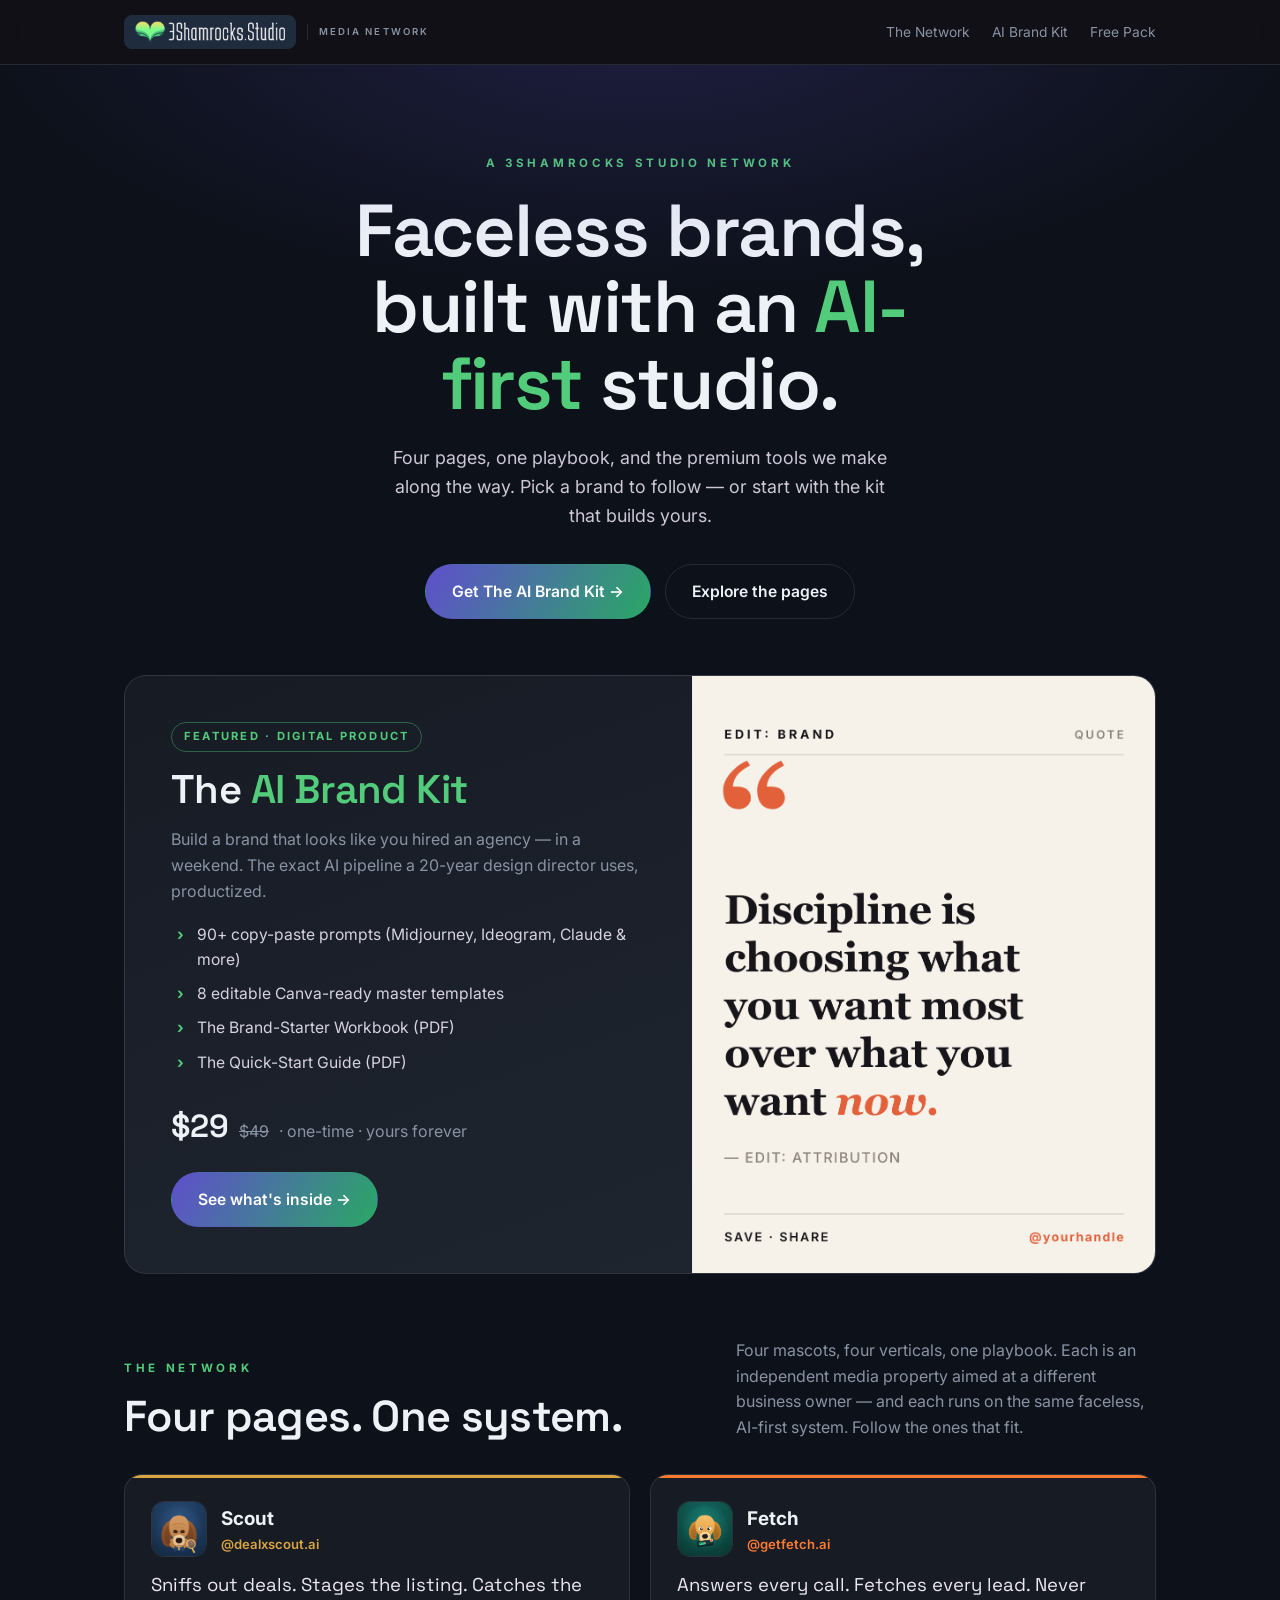
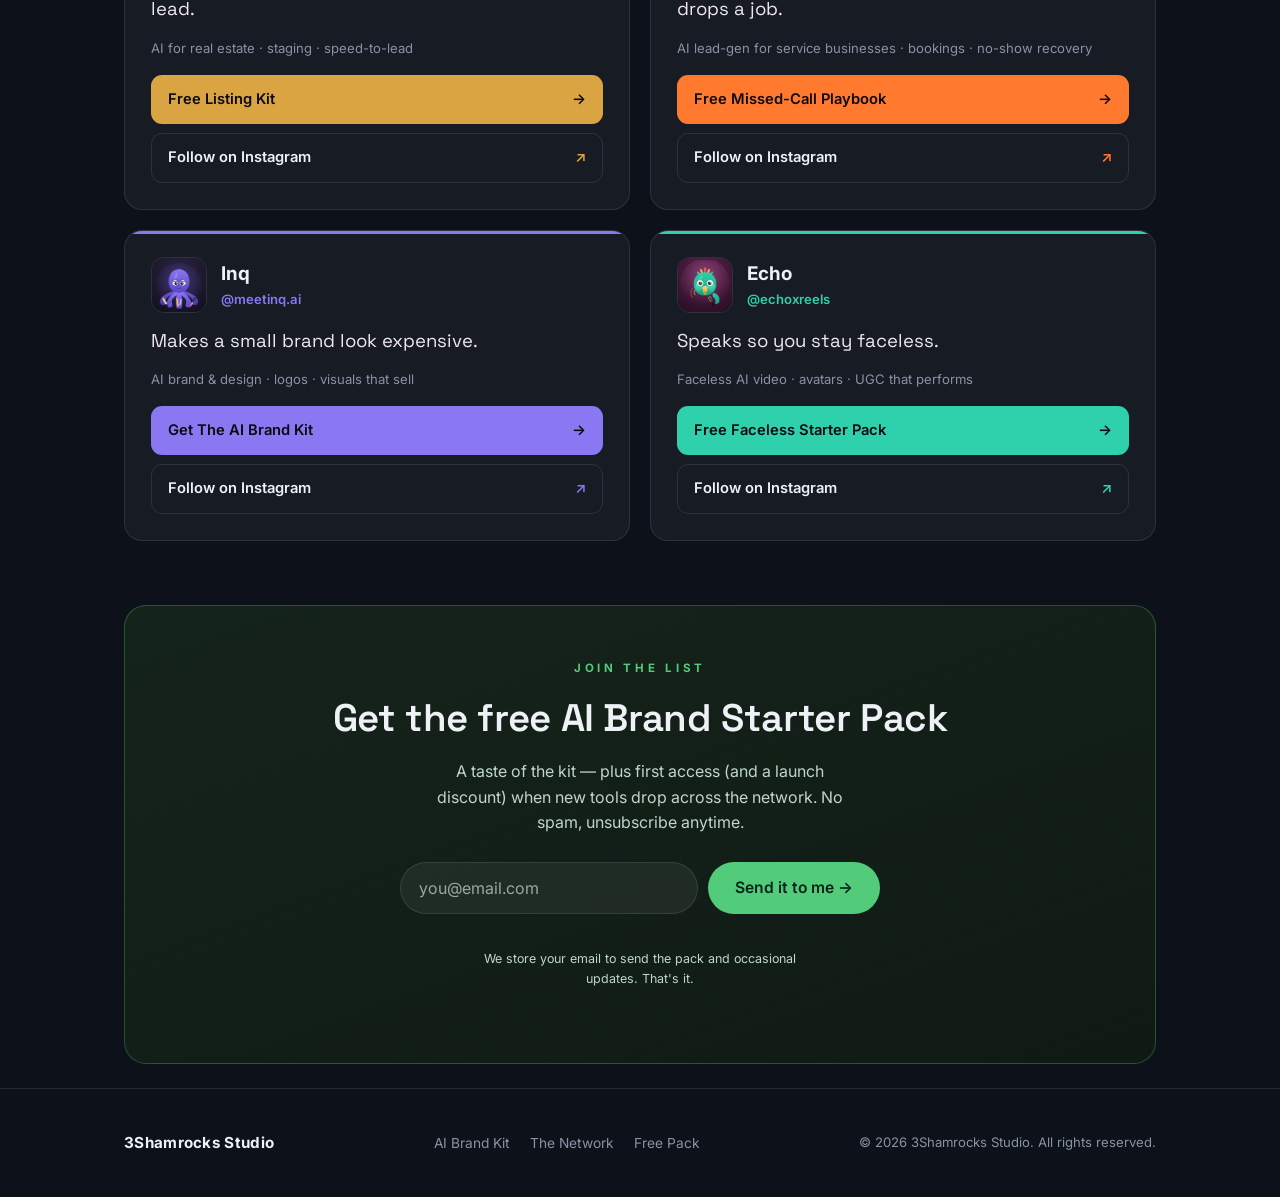
==== commit f92c4328: "Rebuild hub for the 4-mascot brand system (Scout/Fetch/Inq/Echo) Replace the retired generic lineup " ====
--- a/index.html
+++ b/index.html
@@ -81,76 +81,76 @@
         <span class="eyebrow">The Network</span>
         <h2>Four pages. One system.</h2>
       </div>
-      <p>Each brand is an independent media property. Follow the ones that fit — they all run on the same faceless, AI-first playbook.</p>
+      <p>Four mascots, four verticals, one playbook. Each is an independent media property aimed at a different business owner — and each runs on the same faceless, AI-first system. Follow the ones that fit.</p>
     </div>
 
     <div class="brand-grid">
 
-      <!-- Solo Stack -->
-      <article class="brand-card" id="solo-stack" style="--accent:var(--solo)">
+      <!-- Scout -->
+      <article class="brand-card" id="scout" style="--accent:var(--scout)">
         <div class="head">
-          <img src="assets/brands/solo-stack.png" alt="Solo Stack logo">
+          <img src="assets/brands/scout.png" alt="Scout — bloodhound mascot logo">
           <div>
-            <div class="name">Solo Stack</div>
-            <div class="handle">@runsolostack</div>
+            <div class="name">Scout</div>
+            <div class="handle">@dealxscout.ai</div>
           </div>
         </div>
-        <p class="promise">Run like a team of one.</p>
-        <p class="pillars">AI tools · automations · solo-operator systems</p>
+        <p class="promise">Sniffs out deals. Stages the listing. Catches the lead.</p>
+        <p class="pillars">AI for real estate · staging · speed-to-lead</p>
         <div class="links">
-          <a class="lnk solid" href="kit.html">Get The AI Brand Kit <span class="arr">→</span></a>
-          <a class="lnk" href="https://instagram.com/runsolostack" target="_blank" rel="noopener">Follow on Instagram <span class="arr">↗</span></a>
+          <a class="lnk solid" href="#get-access">Free Listing Kit <span class="arr">→</span></a>
+          <a class="lnk" href="https://instagram.com/dealxscout.ai" target="_blank" rel="noopener">Follow on Instagram <span class="arr">↗</span></a>
         </div>
       </article>
 
-      <!-- Prompt & Pixel -->
-      <article class="brand-card" id="prompt-pixel" style="--accent:var(--pp)">
+      <!-- Fetch -->
+      <article class="brand-card" id="fetch" style="--accent:var(--fetch)">
         <div class="head">
-          <img src="assets/brands/prompt-pixel.png" alt="Prompt and Pixel logo">
+          <img src="assets/brands/fetch.png" alt="Fetch — golden retriever mascot logo">
           <div>
-            <div class="name">Prompt &amp; Pixel</div>
-            <div class="handle">@promptandpixel</div>
+            <div class="name">Fetch</div>
+            <div class="handle">@getfetch.ai</div>
           </div>
         </div>
-        <p class="promise">Studio-grade design, without the studio.</p>
-        <p class="pillars">AI design · templates · prompts &amp; workflows</p>
+        <p class="promise">Answers every call. Fetches every lead. Never drops a job.</p>
+        <p class="pillars">AI lead-gen for service businesses · bookings · no-show recovery</p>
         <div class="links">
-          <a class="lnk solid" href="kit.html">Get The AI Brand Kit <span class="arr">→</span></a>
-          <a class="lnk" href="https://instagram.com/promptandpixel" target="_blank" rel="noopener">Follow on Instagram <span class="arr">↗</span></a>
+          <a class="lnk solid" href="#get-access">Free Missed-Call Playbook <span class="arr">→</span></a>
+          <a class="lnk" href="https://instagram.com/getfetch.ai" target="_blank" rel="noopener">Follow on Instagram <span class="arr">↗</span></a>
         </div>
       </article>
 
-      <!-- Autopilot -->
-      <article class="brand-card" id="autopilot" style="--accent:var(--auto)">
+      <!-- Inq -->
+      <article class="brand-card" id="inq" style="--accent:var(--inq)">
         <div class="head">
-          <img src="assets/brands/autopilot.png" alt="Autopilot logo">
+          <img src="assets/brands/inq.png" alt="Inq — octopus mascot logo">
           <div>
-            <div class="name">Autopilot</div>
-            <div class="handle">@runautopilot</div>
+            <div class="name">Inq</div>
+            <div class="handle">@meetinq.ai</div>
           </div>
         </div>
-        <p class="promise">Build it once. Let it run.</p>
-        <p class="pillars">AI automations · agents · systems that run themselves</p>
+        <p class="promise">Makes a small brand look expensive.</p>
+        <p class="pillars">AI brand &amp; design · logos · visuals that sell</p>
         <div class="links">
-          <a class="lnk solid" href="#get-access">Free Automation Starter Pack <span class="arr">→</span></a>
-          <a class="lnk" href="https://instagram.com/runautopilot" target="_blank" rel="noopener">Follow on Instagram <span class="arr">↗</span></a>
+          <a class="lnk solid" href="kit.html">Get The AI Brand Kit <span class="arr">→</span></a>
+          <a class="lnk" href="https://instagram.com/meetinq.ai" target="_blank" rel="noopener">Follow on Instagram <span class="arr">↗</span></a>
         </div>
       </article>
 
-      <!-- First Dollar -->
-      <article class="brand-card" id="first-dollar" style="--accent:var(--fd)">
+      <!-- Echo -->
+      <article class="brand-card" id="echo" style="--accent:var(--echo)">
         <div class="head">
-          <img src="assets/brands/first-dollar.png" alt="First Dollar logo">
+          <img src="assets/brands/echo.png" alt="Echo — parrot mascot logo">
           <div>
-            <div class="name">First Dollar</div>
-            <div class="handle">@firstdollar.ai</div>
+            <div class="name">Echo</div>
+            <div class="handle">@echoxreels</div>
           </div>
         </div>
-        <p class="promise">Earn your first $ with AI — from zero, no hype.</p>
-        <p class="pillars">Beginner AI income · honest playbooks · real tools</p>
+        <p class="promise">Speaks so you stay faceless.</p>
+        <p class="pillars">Faceless AI video · avatars · UGC that performs</p>
         <div class="links">
-          <a class="lnk solid" href="#get-access">Free AI Income Starter Kit <span class="arr">→</span></a>
-          <a class="lnk" href="https://instagram.com/firstdollar.ai" target="_blank" rel="noopener">Follow on Instagram <span class="arr">↗</span></a>
+          <a class="lnk solid" href="#get-access">Free Faceless Starter Pack <span class="arr">→</span></a>
+          <a class="lnk" href="https://instagram.com/echoxreels" target="_blank" rel="noopener">Follow on Instagram <span class="arr">↗</span></a>
         </div>
       </article>
 
--- a/assets/styles.css
+++ b/assets/styles.css
@@ -19,11 +19,11 @@
   --brand-gradient:linear-gradient(120deg,#5f4fcc 0%,#2aa765 100%);
   --logoback:#1f2c3e;   /* mandatory wordmark backing (brand book) */
   --clay:#E2603A;       /* AI Brand Kit product accent */
-  /* per-brand accents (each page's own documented brand colour) */
-  --solo:#C6FF3A;
-  --pp:#FF4D6D;
-  --auto:#5B8CFF;
-  --fd:#5FE3A1;
+  /* per-brand mascot accents (each page's own documented brand colour) */
+  --scout:#d9a441;   /* Scout — brass (real estate) */
+  --fetch:#ff7a2f;   /* Fetch — safety orange (service lead-gen) */
+  --inq:#8a78f2;     /* Inq — ink violet (design) */
+  --echo:#2fd0ac;    /* Echo — stage teal (AI video) */
   --maxw:1080px;
   --serif:'Space Grotesk','Inter',system-ui,sans-serif;  /* studio display */
   --sans:'Inter',system-ui,-apple-system,'Helvetica Neue',Arial,sans-serif;
@@ -147,7 +147,7 @@
 .eform input:focus{outline:2px solid var(--brand);outline-offset:1px}
 .form-note{font-size:.78rem;color:#8fae9c;margin-top:14px}
 .form-msg{margin-top:16px;font-weight:600;min-height:1.2em}
-.form-msg.ok{color:var(--fd)}
+.form-msg.ok{color:var(--echo)}
 .form-msg.err{color:#ff8d6d}
 
 /* ---------- footer ---------- */
